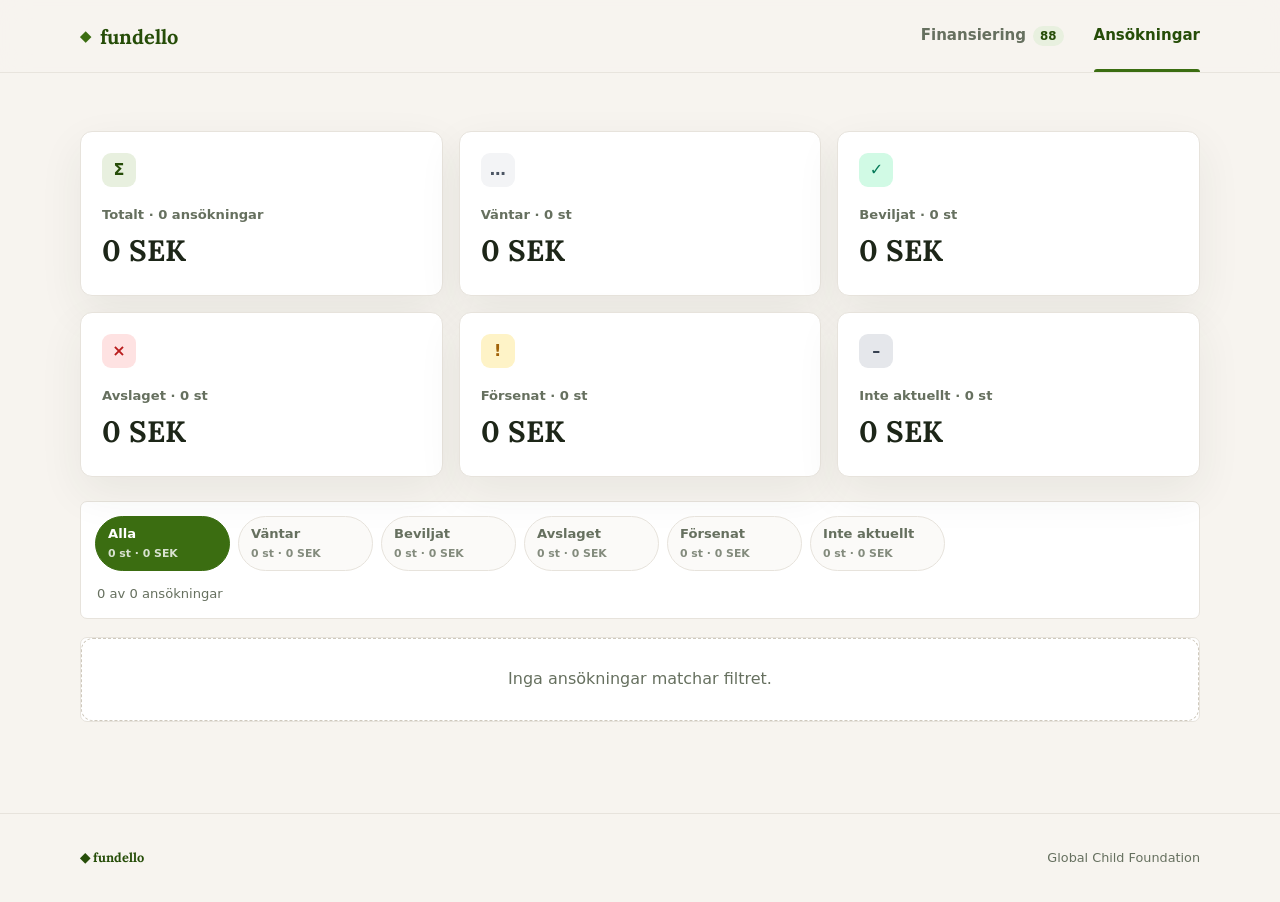
==== applications.html @ 22948424 "Track not relevant applications and add favicon" ====
<!doctype html>
<html lang="sv">
<head>
  <meta charset="utf-8">
  <meta name="viewport" content="width=device-width, initial-scale=1">
  <meta name="description" content="Följ Global Child Foundations finansieringsansökningar.">
  <title>Fundello | Ansökningar</title>
  <link rel="icon" href="assets/favicon.svg" type="image/svg+xml">
  <link rel="preconnect" href="https://fonts.googleapis.com">
  <link rel="preconnect" href="https://fonts.gstatic.com" crossorigin>
  <link href="https://fonts.googleapis.com/css2?family=Lora:wght@600;700&display=swap" rel="stylesheet">
  <link rel="stylesheet" href="style.css?v=20260608-2">
  <script src="app.js?v=20260608-2" defer></script>
</head>
<body data-page="applications">
  <header class="site-header">
    <nav class="nav container" aria-label="Huvudnavigation">
      <a class="brand" href="index.html"><span>◆</span> fundello</a>
      <button class="menu-toggle" type="button" aria-expanded="false" aria-controls="nav-links">Meny</button>
      <div class="nav-links" id="nav-links">
        <a href="index.html">Finansiering <span class="nav-count" data-source-count>–</span></a>
        <a class="active" href="applications.html">Ansökningar</a>
      </div>
    </nav>
  </header>

  <main class="container page-main">
    <section class="kpi-grid status-summary-grid" id="application-kpis" aria-label="Ansökningssummering">
      <div class="skeleton card"></div><div class="skeleton card"></div>
      <div class="skeleton card"></div><div class="skeleton card"></div>
    </section>
    <div id="deadline-alerts" aria-live="polite"></div>

    <section class="filter-panel compact" aria-label="Filtrera ansökningar">
      <div class="filter-chips" id="status-filters"></div>
      <p class="result-count" id="application-count">Laddar ansökningar...</p>
    </section>

    <section class="accordion-list" id="application-list" aria-live="polite"></section>
    <noscript><p class="notice">JavaScript behövs för att läsa ansökningsdata.</p></noscript>
  </main>

  <footer class="site-footer"><div class="container footer-inner"><span>◆ fundello</span><span>Global Child Foundation</span></div></footer>
</body>
</html>
---- style.css ----
:root {
  --bg: #f7f4ef;
  --surface: #fff;
  --ink: #1d2618;
  --muted: #66705f;
  --green: #3b6d11;
  --green-dark: #264d08;
  --green-soft: #e8f0df;
  --line: #e7e3dc;
  --shadow: 0 16px 45px rgba(44, 52, 36, .07);
}

* { box-sizing: border-box; }
html { scroll-behavior: smooth; }
body {
  margin: 0;
  color: var(--ink);
  background: var(--bg);
  font-family: system-ui, -apple-system, BlinkMacSystemFont, "Segoe UI", sans-serif;
  line-height: 1.55;
}
button, input { font: inherit; }
a { color: inherit; }
.container { width: min(1120px, calc(100% - 40px)); margin-inline: auto; }
.sr-only { position: absolute; width: 1px; height: 1px; padding: 0; margin: -1px; overflow: hidden; clip: rect(0,0,0,0); white-space: nowrap; border: 0; }

.site-header {
  position: sticky;
  top: 0;
  z-index: 20;
  background: rgba(247, 244, 239, .92);
  border-bottom: 1px solid rgba(231, 227, 220, .9);
  backdrop-filter: blur(14px);
}
.nav { min-height: 72px; display: flex; align-items: center; justify-content: space-between; gap: 32px; }
.brand { display: inline-flex; align-items: center; gap: 9px; color: var(--green-dark); text-decoration: none; font-family: Lora, Georgia, serif; font-size: 1.25rem; font-weight: 700; }
.brand span { color: var(--green); font-size: .9rem; }
.nav-links { align-self: stretch; display: flex; align-items: stretch; gap: 30px; }
.nav-links a { display: flex; align-items: center; gap: 7px; position: relative; color: var(--muted); text-decoration: none; font-size: .94rem; font-weight: 650; }
.nav-links a:hover, .nav-links a.active { color: var(--green-dark); }
.nav-links a.active::after { content: ""; position: absolute; right: 0; bottom: 0; left: 0; height: 3px; border-radius: 3px 3px 0 0; background: var(--green); }
.nav-count { min-width: 25px; padding: 1px 7px; border-radius: 99px; background: var(--green-soft); color: var(--green-dark); font-size: .74rem; text-align: center; }
.menu-toggle { display: none; border: 1px solid var(--line); border-radius: 8px; background: var(--surface); padding: 7px 11px; color: var(--green-dark); font-weight: 700; }

.hero { padding: 92px 0 70px; }
.hero h1, .page-intro h1 { max-width: 760px; margin: 8px 0 18px; font-family: Lora, Georgia, serif; font-size: clamp(2.45rem, 6vw, 4.9rem); line-height: 1.04; letter-spacing: -.045em; }
.hero h1 { text-wrap: balance; }
.hero-copy { max-width: 690px; margin: 0; color: var(--muted); font-size: clamp(1.05rem, 2vw, 1.25rem); }
.eyebrow { margin: 0; color: var(--green); font-size: .76rem; font-weight: 800; letter-spacing: .14em; text-transform: uppercase; }
.section { padding: 34px 0 52px; }
.section-heading { display: flex; justify-content: space-between; align-items: end; gap: 24px; margin-bottom: 22px; }
h2 { margin: 4px 0 0; font-family: Lora, Georgia, serif; font-size: clamp(1.65rem, 3vw, 2.15rem); letter-spacing: -.025em; }
.text-link { color: var(--green); font-weight: 750; text-decoration: none; }
.text-link:hover { text-decoration: underline; }

.kpi-grid { display: grid; grid-template-columns: repeat(4, 1fr); gap: 16px; }
.card, .news-card, .filter-panel {
  background: var(--surface);
  border: 1.5px solid var(--line);
  border-radius: 12px;
}
.kpi-card { min-height: 140px; padding: 21px; box-shadow: var(--shadow); }
.kpi-icon { display: grid; place-items: center; width: 34px; height: 34px; margin-bottom: 18px; border-radius: 9px; background: var(--green-soft); color: var(--green-dark); font-weight: 800; }
.kpi-label { display: block; color: var(--muted); font-size: .82rem; font-weight: 700; }
.kpi-value { display: block; margin-top: 3px; font-family: Lora, Georgia, serif; font-size: clamp(1.35rem, 2.3vw, 1.85rem); font-weight: 700; }

.news-list { display: grid; gap: 12px; }
.news-card { display: grid; grid-template-columns: auto 1fr auto; gap: 16px; align-items: start; padding: 20px 22px; transition: transform .18s ease, box-shadow .18s ease; }
.news-card:hover { transform: translateY(-2px); box-shadow: var(--shadow); }
.news-icon { display: grid; place-items: center; width: 40px; height: 40px; border-radius: 11px; background: var(--green-soft); color: var(--green-dark); }
.news-content h3 { margin: 0 0 5px; font-family: Lora, Georgia, serif; font-size: 1.03rem; }
.news-content p { margin: 0; color: var(--muted); font-size: .92rem; }
.news-meta { color: #858b80; font-size: .76rem; white-space: nowrap; }
.agent-label { display: inline-block; margin-top: 10px; color: var(--green); font-size: .72rem; font-weight: 800; letter-spacing: .06em; text-transform: uppercase; }

.page-main { min-height: calc(100vh - 160px); padding-top: 58px; padding-bottom: 74px; }
.page-intro { margin-bottom: 36px; }
.page-intro h1 { max-width: none; margin-bottom: 12px; font-size: clamp(2.3rem, 5vw, 4.1rem); }
.page-intro > p:last-child { max-width: 650px; margin: 0; color: var(--muted); font-size: 1.08rem; }
.filter-panel { margin-bottom: 18px; padding: 14px; border-radius: 7px; }
.filter-panel.compact { margin-top: 24px; }
.search-wrap { display: flex; align-items: center; gap: 10px; margin-bottom: 15px; padding: 10px 13px; border: 1.5px solid var(--line); border-radius: 9px; background: #fbfaf8; color: var(--muted); }
.search-wrap:focus-within { border-color: var(--green); box-shadow: 0 0 0 3px rgba(59,109,17,.1); }
.search-wrap input { width: 100%; border: 0; outline: 0; background: transparent; color: var(--ink); }
.filter-chips { display: flex; flex-wrap: wrap; gap: 8px; }
.filter-chip { border: 1px solid var(--line); border-radius: 999px; background: #fbfaf8; padding: 7px 12px; color: var(--muted); cursor: pointer; font-size: .78rem; font-weight: 700; transition: .16s ease; }
.filter-chip:hover { border-color: #b9c6ae; color: var(--green-dark); }
.filter-chip.active { border-color: var(--green); background: var(--green); color: #fff; }
.result-count { margin: 13px 2px 0; color: var(--muted); font-size: .82rem; }

.accordion-list { background: var(--surface); border: 1px solid var(--line); border-radius: 7px; overflow: hidden; }
.accordion-item { overflow: hidden; border-bottom: 1px solid var(--line); }
.accordion-item:last-child { border-bottom: 0; }
.accordion-header { width: 100%; display: grid; grid-template-columns: minmax(120px, auto) minmax(180px, 1fr) auto auto 24px; gap: 0 12px; align-items: center; border: 0; background: transparent; padding: 11px 12px; color: var(--ink); text-align: left; cursor: pointer; min-height: 54px; }
.funding-list .accordion-header, .funding-column-headings { grid-template-columns: 34px minmax(190px, 2fr) 115px minmax(120px, 145px) minmax(115px, 1fr) 125px 22px; }
.funding-column-headings { display: grid; gap: 0 12px; padding: 7px 12px; border-bottom: 2px solid var(--line); color: #777f72; font-size: .67rem; font-weight: 800; letter-spacing: .06em; text-transform: uppercase; }
.accordion-header:hover, .accordion-item.open .accordion-header { background: #f1f0ec; }
.accordion-item.source-applied .accordion-header { background: #ecfdf3; box-shadow: inset 3px 0 0 #16a34a; }
.accordion-item.source-applied .accordion-header:hover, .accordion-item.source-applied.open .accordion-header { background: #dcfce7; }
.accordion-item.source-status-applied .accordion-header { background: #f3f4f6; box-shadow: inset 3px 0 0 #6b7280; }
.accordion-item.source-status-applied .accordion-header:hover, .accordion-item.source-status-applied.open .accordion-header { background: #e5e7eb; }
.accordion-item.source-status-rejected .accordion-header { background: #fff1f2; box-shadow: inset 3px 0 0 #dc2626; }
.accordion-item.source-status-rejected .accordion-header:hover, .accordion-item.source-status-rejected.open .accordion-header { background: #fee2e2; }
.accordion-item.source-status-overdue .accordion-header { background: #fffbeb; box-shadow: inset 3px 0 0 #d97706; }
.accordion-item.source-status-overdue .accordion-header:hover, .accordion-item.source-status-overdue.open .accordion-header { background: #fef3c7; }
.accordion-title { min-width: 0; overflow: hidden; color: var(--green-dark); font-family: system-ui, -apple-system, BlinkMacSystemFont, "Segoe UI", sans-serif; font-size: .9rem; font-weight: 700; text-overflow: ellipsis; white-space: nowrap; }
.source-logo { position: relative; display: grid; width: 32px; height: 32px; place-items: center; overflow: hidden; border: 1px solid var(--line); border-radius: 6px; background: #fff; }
.source-logo img { position: relative; z-index: 2; width: 28px; height: 28px; object-fit: contain; opacity: 0; transition: opacity .16s ease; }
.source-logo.loaded img { opacity: 1; }
.source-logo-fallback { position: absolute; z-index: 1; inset: 0; display: grid; place-items: center; background: var(--green-soft); color: var(--green-dark); font-size: .68rem; font-weight: 850; }
.source-logo.loaded .source-logo-fallback { display: none; }
.accordion-amount { overflow: hidden; color: #333; font-size: .83rem; font-weight: 700; text-overflow: ellipsis; white-space: nowrap; }
.application-date { overflow: hidden; color: var(--muted); font-size: .76rem; font-weight: 650; text-overflow: ellipsis; white-space: nowrap; }
.accordion-meta { color: var(--muted); font-size: .82rem; white-space: nowrap; }
.accordion-column { min-width: 0; color: var(--muted); font-size: .78rem; line-height: 1.35; }
.column-label { display: block; margin-bottom: 2px; color: #8a9185; font-size: .62rem; font-weight: 800; letter-spacing: .06em; text-transform: uppercase; }
.difficulty-badge { display: inline-flex; min-width: 66px; justify-content: center; border-radius: 999px; padding: 4px 9px; font-size: .7rem; font-weight: 800; }
.difficulty-low { background: #dcfce7; color: #15803d; }
.difficulty-medium { background: #fef3c7; color: #a16207; }
.difficulty-high { background: #fee2e2; color: #b91c1c; }
.date-badge { display: inline-flex; width: fit-content; max-width: 100%; border-radius: 999px; padding: 4px 9px; font-size: .7rem; font-weight: 800; line-height: 1.35; }
.date-urgent { background: #fee2e2; color: #b91c1c; }
.date-soon { background: #ffedd5; color: #c2410c; }
.date-later { background: #dcfce7; color: #15803d; }
.date-rolling { background: #dbeafe; color: #1d4ed8; }
.date-unknown { background: #f3f4f6; color: #6b7280; }
.date-empty { color: #a2a79e; font-weight: 700; }
.accordion-chevron { color: var(--green); transition: transform .2s ease; }
.accordion-item.open .accordion-chevron { transform: rotate(180deg); }
.accordion-body { max-height: 0; overflow: hidden; transition: max-height .28s ease; }
.accordion-content { margin: 0; padding: 16px 18px 19px 58px; border-top: 1px dashed var(--line); background: #fafaf8; }
.source-applied .accordion-content { background: #f4fcf6; }
.source-status-control { display: grid; gap: 7px; margin-bottom: 16px; }
.source-status-label { color: var(--green-dark); font-size: .76rem; font-weight: 800; text-transform: uppercase; letter-spacing: .05em; }
.source-status-options { display: flex; flex-wrap: wrap; gap: 8px; }
.source-status-option { border: 1px solid var(--line); border-radius: 999px; background: #fff; padding: 8px 14px; color: var(--muted); cursor: pointer; font-weight: 800; }
.source-status-option:hover { border-color: #aab4a2; color: var(--ink); }
.status-choice-applied.selected { border-color: #9ca3af; background: #f3f4f6; color: #374151; }
.status-choice-granted.selected { border-color: #6ee7b7; background: #d1fae5; color: #047857; }
.status-choice-rejected.selected { border-color: #fca5a5; background: #fee2e2; color: #b91c1c; }
.status-choice-overdue.selected { border-color: #fcd34d; background: #fef3c7; color: #a16207; }
.status-choice-not_relevant { margin-left: auto; }
.status-choice-not_relevant:hover { border-color: #d1d5db; background: #f3f4f6; color: #4b5563; }
.source-status-control small { color: var(--muted); font-size: .69rem; }
.applied-amount { display: none; width: min(320px, 100%); margin: -8px 0 18px; }
.applied-amount.visible { display: grid; gap: 5px; }
.applied-amount > span:first-child { color: var(--green-dark); font-size: .76rem; font-weight: 800; }
.amount-input-wrap { display: flex; align-items: center; overflow: hidden; border: 1px solid #bbd5aa; border-radius: 6px; background: #fff; }
.amount-input-wrap:focus-within { border-color: var(--green); box-shadow: 0 0 0 3px rgba(59,109,17,.1); }
.amount-input-wrap input { min-width: 0; flex: 1; border: 0; outline: 0; padding: 9px 10px; background: transparent; color: var(--ink); font-weight: 700; }
.amount-input-wrap strong { padding: 0 10px; color: var(--muted); font-size: .75rem; }
.applied-amount small { color: var(--muted); font-size: .69rem; }
.detail-grid { display: grid; grid-template-columns: repeat(3, 1fr); gap: 14px; margin-bottom: 22px; }
.detail-label { display: block; color: var(--muted); font-size: .72rem; font-weight: 700; text-transform: uppercase; letter-spacing: .05em; }
.detail-value { display: block; margin-top: 3px; font-weight: 700; }
.detail-block { margin-top: 17px; }
.detail-block h4 { margin: 0 0 5px; color: var(--green-dark); font-size: .83rem; text-transform: uppercase; letter-spacing: .06em; }
.detail-block p { margin: 0; color: var(--muted); }
.action-row { display: flex; flex-wrap: wrap; gap: 15px; margin-top: 20px; }
.action-row a { color: var(--green); font-weight: 750; text-decoration: none; }
.action-row a:hover { text-decoration: underline; }
.empty-state, .error-state, .notice { padding: 28px; border: 1.5px dashed #cfc9bd; border-radius: 12px; color: var(--muted); text-align: center; }

.badge { display: inline-flex; width: fit-content; align-items: center; border-radius: 999px; padding: 4px 9px; font-size: .7rem; font-weight: 800; white-space: nowrap; }
.badge-statlig { background: #dbeafe; color: #1d4ed8; }
.badge-stiftelse { background: #ede9fe; color: #6d28d9; }
.badge-nordisk { background: #cffafe; color: #0369a1; }
.badge-eu { background: #e0f2fe; color: #0369a1; }
.badge-fn { background: #ccfbf1; color: #0f766e; }
.badge-intl { background: #f3e8ff; color: #6d28d9; }
.badge-teknik { background: #fef3c7; color: #b45309; }
.badge-finans { background: #dcfce7; color: #15803d; }
.badge-kyrka { background: #ffe4e6; color: #9f1239; }
.badge-lotteri { background: #ffedd5; color: #c2410c; }
.badge-forskning { background: #dbeafe; color: #1e40af; }
.badge-ovaentad { background: #fae8ff; color: #7e22ce; }
.status-applied { background: #f3f4f6; color: #4b5563; }
.status-granted { background: #d1fae5; color: #047857; }
.status-rejected { background: #fee2e2; color: #dc2626; }
.status-overdue { background: #fef3c7; color: #b45309; }
.status-not_relevant { background: #e5e7eb; color: #374151; }
.source-count-row { display: flex; justify-content: space-between; align-items: center; gap: 12px; }
.restore-hidden { border: 0; background: transparent; color: var(--green); cursor: pointer; font-size: .75rem; font-weight: 800; text-decoration: underline; text-underline-offset: 2px; }
.status-summary-grid { grid-template-columns: repeat(3, 1fr); margin-bottom: 24px; }
.status-summary-grid .kpi-card { min-height: 128px; }
.kpi-status-applied .kpi-icon { background: #f3f4f6; color: #4b5563; }
.kpi-status-granted .kpi-icon { background: #d1fae5; color: #047857; }
.kpi-status-rejected .kpi-icon { background: #fee2e2; color: #b91c1c; }
.kpi-status-overdue .kpi-icon { background: #fef3c7; color: #a16207; }
.kpi-status-not_relevant .kpi-icon { background: #e5e7eb; color: #374151; }
.status-filter-card { display: grid; gap: 2px; min-width: 135px; text-align: left; }
.status-filter-card strong { font-size: .82rem; }
.status-filter-card span { font-size: .68rem; font-weight: 650; opacity: .8; }
.application-status-group { display: grid; }
.application-status-group + .application-status-group { border-top: 6px solid var(--bg); }
.application-group-heading { display: grid; grid-template-columns: auto 1fr auto; gap: 10px; align-items: center; padding: 10px 13px; border-bottom: 1px solid var(--line); background: #f8f7f4; color: var(--muted); font-size: .78rem; }
.application-group-heading strong { color: var(--ink); }
.alert { display: flex; gap: 12px; align-items: center; margin-top: 18px; padding: 14px 17px; border: 1px solid #fed7aa; border-radius: 10px; background: #fff7ed; color: #9a4e0b; font-weight: 650; }

.skeleton { min-height: 120px; background: linear-gradient(90deg, #fff 20%, #f2eee8 50%, #fff 80%); background-size: 300% 100%; animation: shimmer 1.4s infinite; }
.skeleton.accordion-item { min-height: 64px; }
@keyframes shimmer { to { background-position: -300% 0; } }

.site-footer { border-top: 1px solid var(--line); color: var(--muted); font-size: .8rem; }
.footer-inner { min-height: 88px; display: flex; justify-content: space-between; align-items: center; gap: 24px; }
.footer-inner span:first-child { color: var(--green-dark); font-family: Lora, Georgia, serif; font-weight: 700; }

@media (max-width: 850px) {
  .kpi-grid { grid-template-columns: repeat(2, 1fr); }
  .accordion-header { grid-template-columns: auto 1fr auto 22px; }
  .funding-list .accordion-header { grid-template-columns: 34px minmax(0, 1fr) 105px 120px 110px 22px; }
  .funding-list .source-logo { grid-column: 1; }
  .funding-list .accordion-title { grid-column: 2; }
  .funding-list .accordion-column { grid-column: 3; }
  .funding-list .accordion-amount { grid-column: 4; }
  .funding-list .badge { display: none; }
  .funding-list .application-date { grid-column: 5; }
  .funding-list .accordion-chevron { grid-column: 6; }
  .funding-column-headings { display: none; }
  .detail-grid { grid-template-columns: repeat(2, 1fr); }
  .status-summary-grid { grid-template-columns: repeat(2, 1fr); }
}
@media (max-width: 640px) {
  .container { width: min(100% - 28px, 1120px); }
  .nav { min-height: 64px; flex-wrap: wrap; }
  .menu-toggle { display: block; }
  .nav-links { display: none; width: 100%; height: auto; flex-direction: column; gap: 0; padding-bottom: 12px; }
  .nav-links.open { display: flex; }
  .nav-links a { min-height: 42px; }
  .nav-links a.active::after { right: auto; width: 32px; }
  .hero { padding: 66px 0 42px; }
  .section { padding: 28px 0 38px; }
  .section-heading { align-items: start; flex-direction: column; gap: 8px; }
  .kpi-grid { grid-template-columns: 1fr; }
  .news-card { grid-template-columns: auto 1fr; padding: 17px; }
  .news-meta { grid-column: 2; }
  .page-main { padding-top: 42px; }
  .accordion-header { grid-template-columns: 1fr auto 20px; gap: 9px; padding: 15px; }
  .funding-list .accordion-header { grid-template-columns: 32px minmax(0, 1fr) 22px; grid-template-rows: auto auto; gap: 5px 10px; padding: 10px; }
  .funding-list .source-logo { grid-column: 1; grid-row: 1 / 3; }
  .accordion-header .badge { grid-column: 1 / -1; }
  .accordion-title { grid-column: 1; }
  .funding-list .accordion-title { grid-column: 2; grid-row: 1; }
  .accordion-amount { grid-column: 2; font-size: .84rem; }
  .funding-list .accordion-amount { grid-column: 2; grid-row: 2; color: var(--muted); font-size: .76rem; }
  .funding-list .application-date { display: none; }
  .accordion-chevron { grid-column: 3; }
  .funding-list .accordion-chevron { grid-column: 3; grid-row: 1 / 3; }
  .accordion-column { grid-column: 1 / -1; }
  .funding-list .accordion-column { display: none; }
  .accordion-content { margin: 0 15px; }
  .funding-list .accordion-content { margin: 0; padding: 15px; }
  .detail-grid { grid-template-columns: 1fr; }
  .status-summary-grid { grid-template-columns: 1fr; }
  .status-choice-not_relevant { margin-left: 0; }
  .footer-inner { align-items: start; flex-direction: column; justify-content: center; gap: 5px; }
}
@media (prefers-reduced-motion: reduce) {
  *, *::before, *::after { scroll-behavior: auto !important; transition-duration: .01ms !important; animation-duration: .01ms !important; animation-iteration-count: 1 !important; }
}
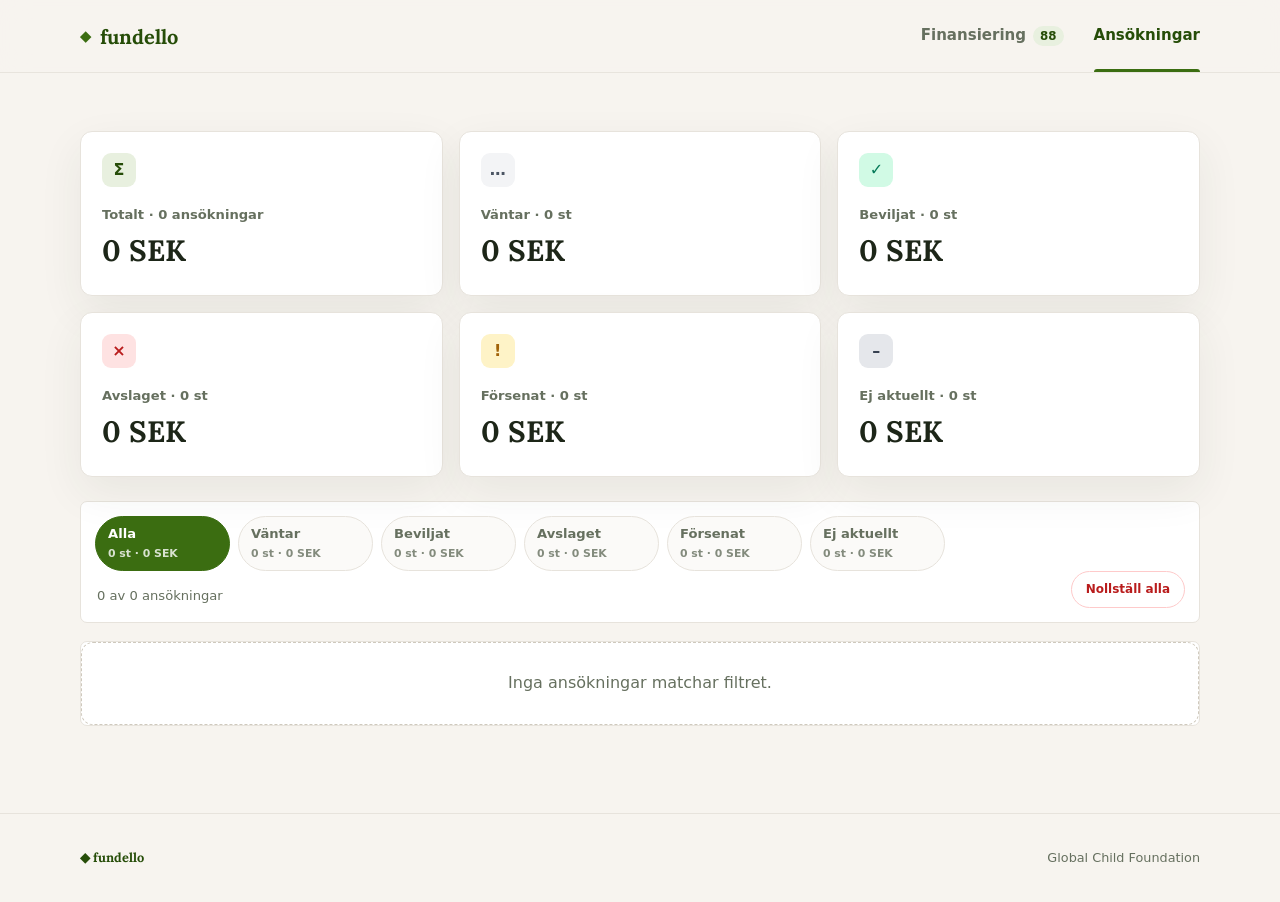
==== commit a4fc20c1: "Allow application status editing and reset" ====
--- a/applications.html
+++ b/applications.html
@@ -9,8 +9,8 @@
   <link rel="preconnect" href="https://fonts.googleapis.com">
   <link rel="preconnect" href="https://fonts.gstatic.com" crossorigin>
   <link href="https://fonts.googleapis.com/css2?family=Lora:wght@600;700&display=swap" rel="stylesheet">
-  <link rel="stylesheet" href="style.css?v=20260608-2">
-  <script src="app.js?v=20260608-2" defer></script>
+  <link rel="stylesheet" href="style.css?v=20260608-3">
+  <script src="app.js?v=20260608-3" defer></script>
 </head>
 <body data-page="applications">
   <header class="site-header">
@@ -33,7 +33,10 @@
 
     <section class="filter-panel compact" aria-label="Filtrera ansökningar">
       <div class="filter-chips" id="status-filters"></div>
-      <p class="result-count" id="application-count">Laddar ansökningar...</p>
+      <div class="application-toolbar">
+        <p class="result-count" id="application-count">Laddar ansökningar...</p>
+        <button class="reset-all-button" id="reset-all-applications" type="button">Nollställ alla</button>
+      </div>
     </section>
 
     <section class="accordion-list" id="application-list" aria-live="polite"></section>
--- a/style.css
+++ b/style.css
@@ -191,6 +191,11 @@
 .status-filter-card { display: grid; gap: 2px; min-width: 135px; text-align: left; }
 .status-filter-card strong { font-size: .82rem; }
 .status-filter-card span { font-size: .68rem; font-weight: 650; opacity: .8; }
+.application-toolbar { display: flex; flex-wrap: wrap; justify-content: space-between; align-items: center; gap: 16px; }
+.reset-all-button { border: 1px solid #fecaca; border-radius: 999px; background: #fff; padding: 8px 14px; color: #b91c1c; cursor: pointer; font-size: .75rem; font-weight: 800; }
+.reset-all-button:hover { background: #fef2f2; border-color: #f87171; }
+.reset-status-option { border-color: #fecaca; color: #b91c1c; }
+.reset-status-option:hover { border-color: #f87171; background: #fef2f2; color: #991b1b; }
 .application-status-group { display: grid; }
 .application-status-group + .application-status-group { border-top: 6px solid var(--bg); }
 .application-group-heading { display: grid; grid-template-columns: auto 1fr auto; gap: 10px; align-items: center; padding: 10px 13px; border-bottom: 1px solid var(--line); background: #f8f7f4; color: var(--muted); font-size: .78rem; }
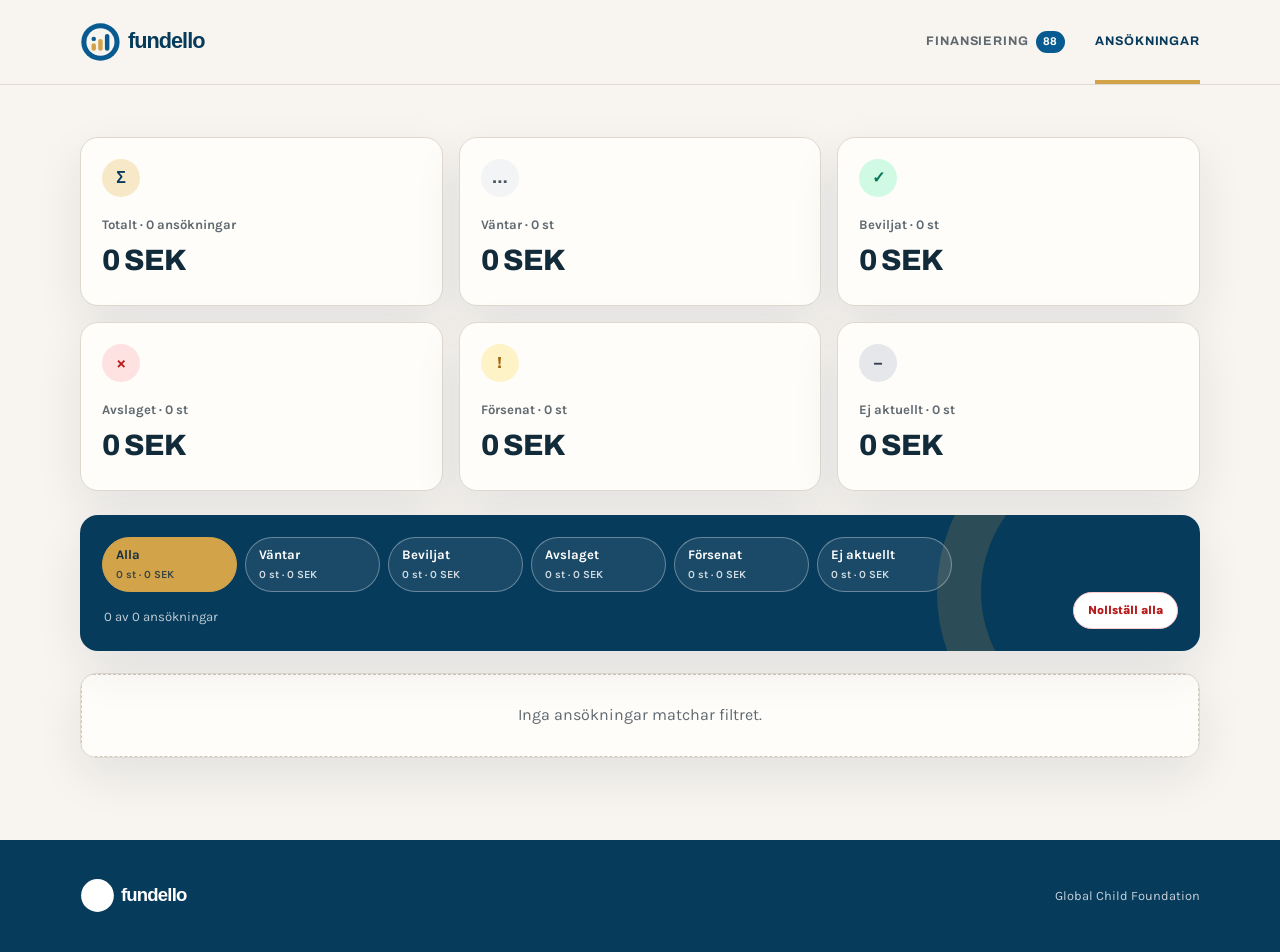
==== commit 652311b9: "Refresh Fundello visual identity" ====
--- a/applications.html
+++ b/applications.html
@@ -5,17 +5,17 @@
   <meta name="viewport" content="width=device-width, initial-scale=1">
   <meta name="description" content="Följ Global Child Foundations finansieringsansökningar.">
   <title>Fundello | Ansökningar</title>
-  <link rel="icon" href="assets/favicon.svg" type="image/svg+xml">
+  <link rel="icon" href="assets/favicon.svg?v=2" type="image/svg+xml">
   <link rel="preconnect" href="https://fonts.googleapis.com">
   <link rel="preconnect" href="https://fonts.gstatic.com" crossorigin>
-  <link href="https://fonts.googleapis.com/css2?family=Lora:wght@600;700&display=swap" rel="stylesheet">
-  <link rel="stylesheet" href="style.css?v=20260608-3">
+  <link href="https://fonts.googleapis.com/css2?family=Archivo:wght@600;700;800&family=Karla:wght@400;500;600;700&display=swap" rel="stylesheet">
+  <link rel="stylesheet" href="style.css?v=20260608-4">
   <script src="app.js?v=20260608-3" defer></script>
 </head>
 <body data-page="applications">
   <header class="site-header">
     <nav class="nav container" aria-label="Huvudnavigation">
-      <a class="brand" href="index.html"><span>◆</span> fundello</a>
+      <a class="brand" href="index.html"><img src="assets/fundello-logo.svg" alt="Fundello"></a>
       <button class="menu-toggle" type="button" aria-expanded="false" aria-controls="nav-links">Meny</button>
       <div class="nav-links" id="nav-links">
         <a href="index.html">Finansiering <span class="nav-count" data-source-count>–</span></a>
@@ -43,6 +43,6 @@
     <noscript><p class="notice">JavaScript behövs för att läsa ansökningsdata.</p></noscript>
   </main>
 
-  <footer class="site-footer"><div class="container footer-inner"><span>◆ fundello</span><span>Global Child Foundation</span></div></footer>
+  <footer class="site-footer"><div class="container footer-inner"><img src="assets/fundello-logo.svg" alt="Fundello"><span>Global Child Foundation</span></div></footer>
 </body>
 </html>
--- a/style.css
+++ b/style.css
@@ -1,13 +1,15 @@
 :root {
-  --bg: #f7f4ef;
-  --surface: #fff;
-  --ink: #1d2618;
-  --muted: #66705f;
-  --green: #3b6d11;
-  --green-dark: #264d08;
-  --green-soft: #e8f0df;
-  --line: #e7e3dc;
-  --shadow: 0 16px 45px rgba(44, 52, 36, .07);
+  --bg: #f8f4ef;
+  --surface: #fffdf9;
+  --ink: #122b3a;
+  --muted: #5f6970;
+  --green: #075b91;
+  --green-dark: #073b5c;
+  --green-soft: #dcecf5;
+  --gold: #d3a34a;
+  --gold-soft: #f7e9c8;
+  --line: #ded8cf;
+  --shadow: 0 18px 48px rgba(7, 59, 92, .09);
 }
 
 * { box-sizing: border-box; }
@@ -16,7 +18,7 @@
   margin: 0;
   color: var(--ink);
   background: var(--bg);
-  font-family: system-ui, -apple-system, BlinkMacSystemFont, "Segoe UI", sans-serif;
+  font-family: Karla, "Segoe UI", sans-serif;
   line-height: 1.55;
 }
 button, input { font: inherit; }
@@ -28,28 +30,28 @@
   position: sticky;
   top: 0;
   z-index: 20;
-  background: rgba(247, 244, 239, .92);
-  border-bottom: 1px solid rgba(231, 227, 220, .9);
+  background: rgba(248, 244, 239, .95);
+  border-bottom: 1px solid rgba(222, 216, 207, .9);
   backdrop-filter: blur(14px);
 }
-.nav { min-height: 72px; display: flex; align-items: center; justify-content: space-between; gap: 32px; }
-.brand { display: inline-flex; align-items: center; gap: 9px; color: var(--green-dark); text-decoration: none; font-family: Lora, Georgia, serif; font-size: 1.25rem; font-weight: 700; }
-.brand span { color: var(--green); font-size: .9rem; }
+.nav { min-height: 84px; display: flex; align-items: center; justify-content: space-between; gap: 32px; }
+.brand { display: inline-flex; align-items: center; text-decoration: none; }
+.brand img { display: block; width: 166px; height: auto; }
 .nav-links { align-self: stretch; display: flex; align-items: stretch; gap: 30px; }
-.nav-links a { display: flex; align-items: center; gap: 7px; position: relative; color: var(--muted); text-decoration: none; font-size: .94rem; font-weight: 650; }
+.nav-links a { display: flex; align-items: center; gap: 7px; position: relative; color: var(--muted); text-decoration: none; font-family: Archivo, sans-serif; font-size: .78rem; font-weight: 700; letter-spacing: .07em; text-transform: uppercase; }
 .nav-links a:hover, .nav-links a.active { color: var(--green-dark); }
-.nav-links a.active::after { content: ""; position: absolute; right: 0; bottom: 0; left: 0; height: 3px; border-radius: 3px 3px 0 0; background: var(--green); }
-.nav-count { min-width: 25px; padding: 1px 7px; border-radius: 99px; background: var(--green-soft); color: var(--green-dark); font-size: .74rem; text-align: center; }
+.nav-links a.active::after { content: ""; position: absolute; right: 0; bottom: 0; left: 0; height: 4px; background: var(--gold); }
+.nav-count { min-width: 25px; padding: 2px 7px; border-radius: 99px; background: var(--green); color: #fff; font-size: .7rem; text-align: center; }
 .menu-toggle { display: none; border: 1px solid var(--line); border-radius: 8px; background: var(--surface); padding: 7px 11px; color: var(--green-dark); font-weight: 700; }
 
 .hero { padding: 92px 0 70px; }
-.hero h1, .page-intro h1 { max-width: 760px; margin: 8px 0 18px; font-family: Lora, Georgia, serif; font-size: clamp(2.45rem, 6vw, 4.9rem); line-height: 1.04; letter-spacing: -.045em; }
+.hero h1, .page-intro h1 { max-width: 760px; margin: 8px 0 18px; font-family: Archivo, sans-serif; font-size: clamp(2.45rem, 6vw, 4.9rem); line-height: 1.02; letter-spacing: -.045em; }
 .hero h1 { text-wrap: balance; }
 .hero-copy { max-width: 690px; margin: 0; color: var(--muted); font-size: clamp(1.05rem, 2vw, 1.25rem); }
 .eyebrow { margin: 0; color: var(--green); font-size: .76rem; font-weight: 800; letter-spacing: .14em; text-transform: uppercase; }
 .section { padding: 34px 0 52px; }
 .section-heading { display: flex; justify-content: space-between; align-items: end; gap: 24px; margin-bottom: 22px; }
-h2 { margin: 4px 0 0; font-family: Lora, Georgia, serif; font-size: clamp(1.65rem, 3vw, 2.15rem); letter-spacing: -.025em; }
+h2 { margin: 4px 0 0; font-family: Archivo, sans-serif; font-size: clamp(1.65rem, 3vw, 2.15rem); letter-spacing: -.035em; }
 .text-link { color: var(--green); font-weight: 750; text-decoration: none; }
 .text-link:hover { text-decoration: underline; }
 
@@ -57,44 +59,46 @@
 .card, .news-card, .filter-panel {
   background: var(--surface);
   border: 1.5px solid var(--line);
-  border-radius: 12px;
+  border-radius: 18px;
 }
 .kpi-card { min-height: 140px; padding: 21px; box-shadow: var(--shadow); }
-.kpi-icon { display: grid; place-items: center; width: 34px; height: 34px; margin-bottom: 18px; border-radius: 9px; background: var(--green-soft); color: var(--green-dark); font-weight: 800; }
+.kpi-icon { display: grid; place-items: center; width: 38px; height: 38px; margin-bottom: 18px; border-radius: 50%; background: var(--gold-soft); color: var(--green-dark); font-family: Archivo, sans-serif; font-weight: 800; }
 .kpi-label { display: block; color: var(--muted); font-size: .82rem; font-weight: 700; }
-.kpi-value { display: block; margin-top: 3px; font-family: Lora, Georgia, serif; font-size: clamp(1.35rem, 2.3vw, 1.85rem); font-weight: 700; }
+.kpi-value { display: block; margin-top: 3px; font-family: Archivo, sans-serif; font-size: clamp(1.35rem, 2.3vw, 1.85rem); font-weight: 800; letter-spacing: -.035em; }
 
 .news-list { display: grid; gap: 12px; }
 .news-card { display: grid; grid-template-columns: auto 1fr auto; gap: 16px; align-items: start; padding: 20px 22px; transition: transform .18s ease, box-shadow .18s ease; }
 .news-card:hover { transform: translateY(-2px); box-shadow: var(--shadow); }
 .news-icon { display: grid; place-items: center; width: 40px; height: 40px; border-radius: 11px; background: var(--green-soft); color: var(--green-dark); }
-.news-content h3 { margin: 0 0 5px; font-family: Lora, Georgia, serif; font-size: 1.03rem; }
+.news-content h3 { margin: 0 0 5px; font-family: Archivo, sans-serif; font-size: 1.03rem; }
 .news-content p { margin: 0; color: var(--muted); font-size: .92rem; }
 .news-meta { color: #858b80; font-size: .76rem; white-space: nowrap; }
 .agent-label { display: inline-block; margin-top: 10px; color: var(--green); font-size: .72rem; font-weight: 800; letter-spacing: .06em; text-transform: uppercase; }
 
-.page-main { min-height: calc(100vh - 160px); padding-top: 58px; padding-bottom: 74px; }
+.page-main { min-height: calc(100vh - 172px); padding-top: 52px; padding-bottom: 82px; }
 .page-intro { margin-bottom: 36px; }
 .page-intro h1 { max-width: none; margin-bottom: 12px; font-size: clamp(2.3rem, 5vw, 4.1rem); }
 .page-intro > p:last-child { max-width: 650px; margin: 0; color: var(--muted); font-size: 1.08rem; }
-.filter-panel { margin-bottom: 18px; padding: 14px; border-radius: 7px; }
+.filter-panel { position: relative; overflow: hidden; margin-bottom: 22px; padding: 22px; border: 0; border-radius: 18px; background: var(--green-dark); box-shadow: var(--shadow); }
+.filter-panel::after { content: ""; position: absolute; right: -85px; bottom: -115px; width: 260px; height: 260px; border: 44px solid rgba(211, 163, 74, .18); border-radius: 50%; pointer-events: none; }
+.filter-panel > * { position: relative; z-index: 1; }
 .filter-panel.compact { margin-top: 24px; }
-.search-wrap { display: flex; align-items: center; gap: 10px; margin-bottom: 15px; padding: 10px 13px; border: 1.5px solid var(--line); border-radius: 9px; background: #fbfaf8; color: var(--muted); }
-.search-wrap:focus-within { border-color: var(--green); box-shadow: 0 0 0 3px rgba(59,109,17,.1); }
+.search-wrap { display: flex; align-items: center; gap: 10px; margin-bottom: 17px; padding: 12px 16px; border: 2px solid transparent; border-radius: 999px; background: #fff; color: var(--muted); }
+.search-wrap:focus-within { border-color: var(--gold); box-shadow: 0 0 0 4px rgba(211,163,74,.2); }
 .search-wrap input { width: 100%; border: 0; outline: 0; background: transparent; color: var(--ink); }
 .filter-chips { display: flex; flex-wrap: wrap; gap: 8px; }
-.filter-chip { border: 1px solid var(--line); border-radius: 999px; background: #fbfaf8; padding: 7px 12px; color: var(--muted); cursor: pointer; font-size: .78rem; font-weight: 700; transition: .16s ease; }
-.filter-chip:hover { border-color: #b9c6ae; color: var(--green-dark); }
-.filter-chip.active { border-color: var(--green); background: var(--green); color: #fff; }
-.result-count { margin: 13px 2px 0; color: var(--muted); font-size: .82rem; }
-
-.accordion-list { background: var(--surface); border: 1px solid var(--line); border-radius: 7px; overflow: hidden; }
+.filter-chip { border: 1px solid rgba(255,255,255,.34); border-radius: 999px; background: rgba(255,255,255,.08); padding: 7px 13px; color: #fff; cursor: pointer; font-size: .78rem; font-weight: 700; transition: .16s ease; }
+.filter-chip:hover { border-color: var(--gold); background: rgba(255,255,255,.15); color: #fff; }
+.filter-chip.active { border-color: var(--gold); background: var(--gold); color: #102e42; }
+.result-count { margin: 13px 2px 0; color: rgba(255,255,255,.75); font-size: .82rem; }
+
+.accordion-list { background: var(--surface); border: 1px solid var(--line); border-radius: 16px; overflow: hidden; box-shadow: var(--shadow); }
 .accordion-item { overflow: hidden; border-bottom: 1px solid var(--line); }
 .accordion-item:last-child { border-bottom: 0; }
 .accordion-header { width: 100%; display: grid; grid-template-columns: minmax(120px, auto) minmax(180px, 1fr) auto auto 24px; gap: 0 12px; align-items: center; border: 0; background: transparent; padding: 11px 12px; color: var(--ink); text-align: left; cursor: pointer; min-height: 54px; }
 .funding-list .accordion-header, .funding-column-headings { grid-template-columns: 34px minmax(190px, 2fr) 115px minmax(120px, 145px) minmax(115px, 1fr) 125px 22px; }
-.funding-column-headings { display: grid; gap: 0 12px; padding: 7px 12px; border-bottom: 2px solid var(--line); color: #777f72; font-size: .67rem; font-weight: 800; letter-spacing: .06em; text-transform: uppercase; }
-.accordion-header:hover, .accordion-item.open .accordion-header { background: #f1f0ec; }
+.funding-column-headings { display: grid; gap: 0 12px; padding: 9px 14px; border-bottom: 3px solid var(--gold); color: var(--green-dark); font-family: Archivo, sans-serif; font-size: .65rem; font-weight: 800; letter-spacing: .08em; text-transform: uppercase; }
+.accordion-header:hover, .accordion-item.open .accordion-header { background: #f0f6f9; }
 .accordion-item.source-applied .accordion-header { background: #ecfdf3; box-shadow: inset 3px 0 0 #16a34a; }
 .accordion-item.source-applied .accordion-header:hover, .accordion-item.source-applied.open .accordion-header { background: #dcfce7; }
 .accordion-item.source-status-applied .accordion-header { background: #f3f4f6; box-shadow: inset 3px 0 0 #6b7280; }
@@ -103,8 +107,8 @@
 .accordion-item.source-status-rejected .accordion-header:hover, .accordion-item.source-status-rejected.open .accordion-header { background: #fee2e2; }
 .accordion-item.source-status-overdue .accordion-header { background: #fffbeb; box-shadow: inset 3px 0 0 #d97706; }
 .accordion-item.source-status-overdue .accordion-header:hover, .accordion-item.source-status-overdue.open .accordion-header { background: #fef3c7; }
-.accordion-title { min-width: 0; overflow: hidden; color: var(--green-dark); font-family: system-ui, -apple-system, BlinkMacSystemFont, "Segoe UI", sans-serif; font-size: .9rem; font-weight: 700; text-overflow: ellipsis; white-space: nowrap; }
-.source-logo { position: relative; display: grid; width: 32px; height: 32px; place-items: center; overflow: hidden; border: 1px solid var(--line); border-radius: 6px; background: #fff; }
+.accordion-title { min-width: 0; overflow: hidden; color: var(--green-dark); font-family: Archivo, sans-serif; font-size: .87rem; font-weight: 700; text-overflow: ellipsis; white-space: nowrap; }
+.source-logo { position: relative; display: grid; width: 32px; height: 32px; place-items: center; overflow: hidden; border: 1px solid var(--line); border-radius: 50%; background: #fff; }
 .source-logo img { position: relative; z-index: 2; width: 28px; height: 28px; object-fit: contain; opacity: 0; transition: opacity .16s ease; }
 .source-logo.loaded img { opacity: 1; }
 .source-logo-fallback { position: absolute; z-index: 1; inset: 0; display: grid; place-items: center; background: var(--green-soft); color: var(--green-dark); font-size: .68rem; font-weight: 850; }
@@ -125,16 +129,16 @@
 .date-rolling { background: #dbeafe; color: #1d4ed8; }
 .date-unknown { background: #f3f4f6; color: #6b7280; }
 .date-empty { color: #a2a79e; font-weight: 700; }
-.accordion-chevron { color: var(--green); transition: transform .2s ease; }
+.accordion-chevron { color: var(--gold); font-weight: 900; transition: transform .2s ease; }
 .accordion-item.open .accordion-chevron { transform: rotate(180deg); }
 .accordion-body { max-height: 0; overflow: hidden; transition: max-height .28s ease; }
-.accordion-content { margin: 0; padding: 16px 18px 19px 58px; border-top: 1px dashed var(--line); background: #fafaf8; }
+.accordion-content { margin: 0; padding: 20px 22px 23px 58px; border-top: 1px solid var(--line); background: #f6fafc; }
 .source-applied .accordion-content { background: #f4fcf6; }
 .source-status-control { display: grid; gap: 7px; margin-bottom: 16px; }
 .source-status-label { color: var(--green-dark); font-size: .76rem; font-weight: 800; text-transform: uppercase; letter-spacing: .05em; }
 .source-status-options { display: flex; flex-wrap: wrap; gap: 8px; }
-.source-status-option { border: 1px solid var(--line); border-radius: 999px; background: #fff; padding: 8px 14px; color: var(--muted); cursor: pointer; font-weight: 800; }
-.source-status-option:hover { border-color: #aab4a2; color: var(--ink); }
+.source-status-option { border: 1px solid var(--line); border-radius: 999px; background: #fff; padding: 8px 14px; color: var(--muted); cursor: pointer; font-family: Archivo, sans-serif; font-size: .78rem; font-weight: 700; }
+.source-status-option:hover { border-color: var(--green); color: var(--green-dark); }
 .status-choice-applied.selected { border-color: #9ca3af; background: #f3f4f6; color: #374151; }
 .status-choice-granted.selected { border-color: #6ee7b7; background: #d1fae5; color: #047857; }
 .status-choice-rejected.selected { border-color: #fca5a5; background: #fee2e2; color: #b91c1c; }
@@ -145,8 +149,8 @@
 .applied-amount { display: none; width: min(320px, 100%); margin: -8px 0 18px; }
 .applied-amount.visible { display: grid; gap: 5px; }
 .applied-amount > span:first-child { color: var(--green-dark); font-size: .76rem; font-weight: 800; }
-.amount-input-wrap { display: flex; align-items: center; overflow: hidden; border: 1px solid #bbd5aa; border-radius: 6px; background: #fff; }
-.amount-input-wrap:focus-within { border-color: var(--green); box-shadow: 0 0 0 3px rgba(59,109,17,.1); }
+.amount-input-wrap { display: flex; align-items: center; overflow: hidden; border: 1px solid #9fc2d6; border-radius: 999px; background: #fff; }
+.amount-input-wrap:focus-within { border-color: var(--green); box-shadow: 0 0 0 3px rgba(7,91,145,.12); }
 .amount-input-wrap input { min-width: 0; flex: 1; border: 0; outline: 0; padding: 9px 10px; background: transparent; color: var(--ink); font-weight: 700; }
 .amount-input-wrap strong { padding: 0 10px; color: var(--muted); font-size: .75rem; }
 .applied-amount small { color: var(--muted); font-size: .69rem; }
@@ -180,7 +184,7 @@
 .status-overdue { background: #fef3c7; color: #b45309; }
 .status-not_relevant { background: #e5e7eb; color: #374151; }
 .source-count-row { display: flex; justify-content: space-between; align-items: center; gap: 12px; }
-.restore-hidden { border: 0; background: transparent; color: var(--green); cursor: pointer; font-size: .75rem; font-weight: 800; text-decoration: underline; text-underline-offset: 2px; }
+.restore-hidden { border: 0; background: transparent; color: #fff; cursor: pointer; font-size: .75rem; font-weight: 800; text-decoration: underline; text-decoration-color: var(--gold); text-underline-offset: 3px; }
 .status-summary-grid { grid-template-columns: repeat(3, 1fr); margin-bottom: 24px; }
 .status-summary-grid .kpi-card { min-height: 128px; }
 .kpi-status-applied .kpi-icon { background: #f3f4f6; color: #4b5563; }
@@ -206,9 +210,9 @@
 .skeleton.accordion-item { min-height: 64px; }
 @keyframes shimmer { to { background-position: -300% 0; } }
 
-.site-footer { border-top: 1px solid var(--line); color: var(--muted); font-size: .8rem; }
-.footer-inner { min-height: 88px; display: flex; justify-content: space-between; align-items: center; gap: 24px; }
-.footer-inner span:first-child { color: var(--green-dark); font-family: Lora, Georgia, serif; font-weight: 700; }
+.site-footer { border-top: 0; background: var(--green-dark); color: rgba(255,255,255,.76); font-size: .8rem; }
+.footer-inner { min-height: 112px; display: flex; justify-content: space-between; align-items: center; gap: 24px; }
+.footer-inner img { width: 142px; filter: brightness(0) invert(1); }
 
 @media (max-width: 850px) {
   .kpi-grid { grid-template-columns: repeat(2, 1fr); }
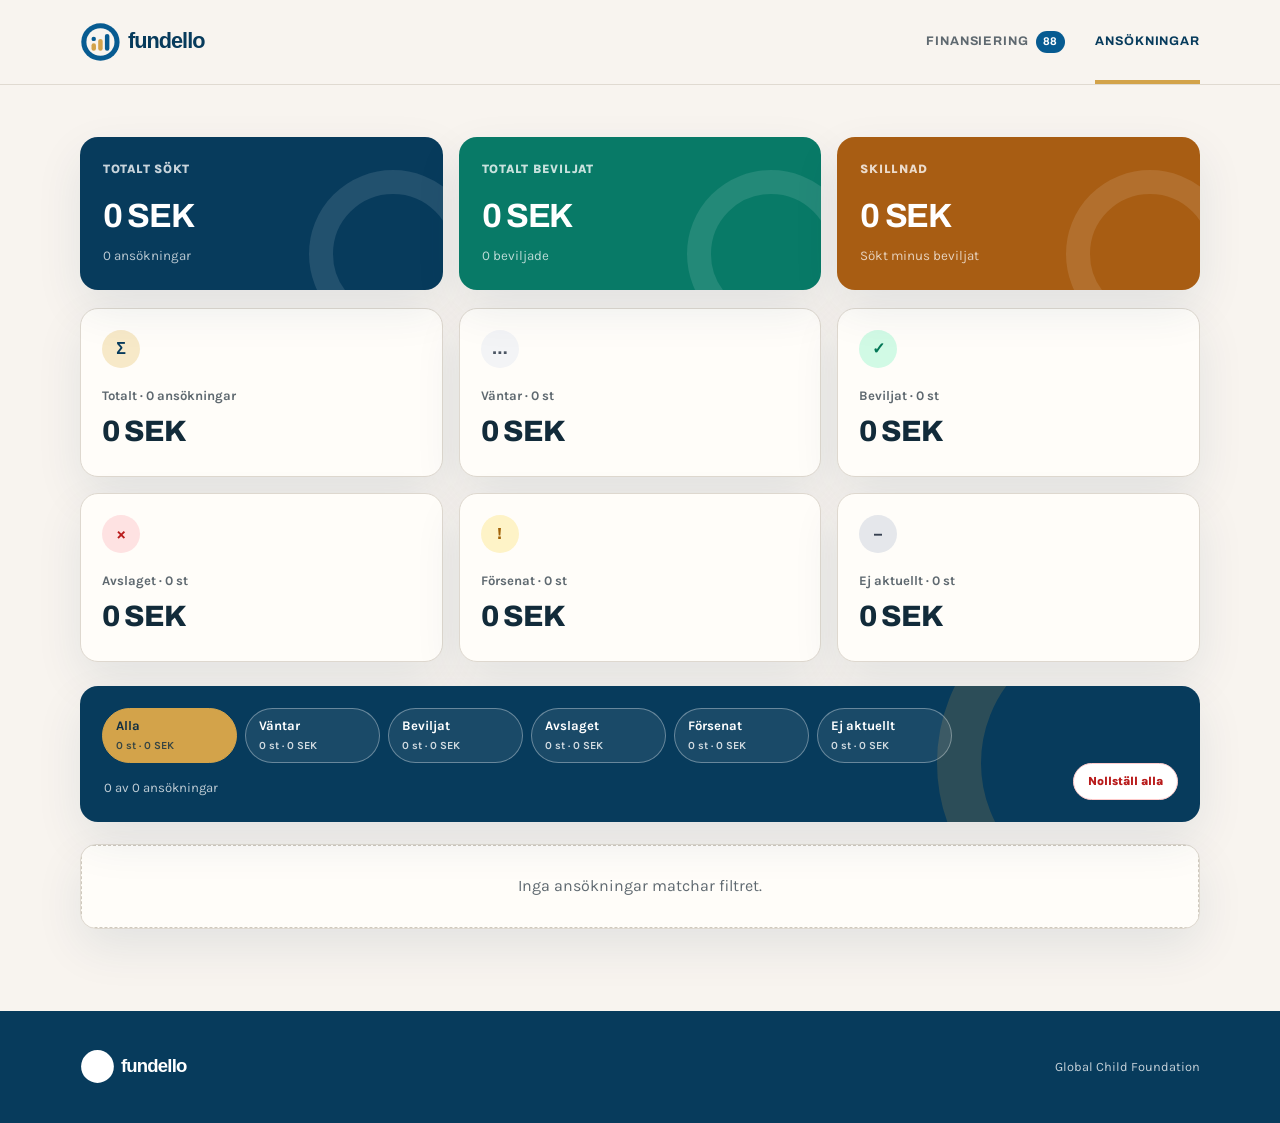
==== commit 937c0841: "Track granted amounts and funding differences" ====
--- a/applications.html
+++ b/applications.html
@@ -9,8 +9,8 @@
   <link rel="preconnect" href="https://fonts.googleapis.com">
   <link rel="preconnect" href="https://fonts.gstatic.com" crossorigin>
   <link href="https://fonts.googleapis.com/css2?family=Archivo:wght@600;700;800&family=Karla:wght@400;500;600;700&display=swap" rel="stylesheet">
-  <link rel="stylesheet" href="style.css?v=20260608-4">
-  <script src="app.js?v=20260608-3" defer></script>
+  <link rel="stylesheet" href="style.css?v=20260608-9">
+  <script src="app.js?v=20260608-9" defer></script>
 </head>
 <body data-page="applications">
   <header class="site-header">
@@ -25,6 +25,9 @@
   </header>
 
   <main class="container page-main">
+    <section class="funding-comparison-grid" id="funding-comparison" aria-label="Jämförelse mellan sökt och beviljat belopp">
+      <div class="skeleton card"></div><div class="skeleton card"></div><div class="skeleton card"></div>
+    </section>
     <section class="kpi-grid status-summary-grid" id="application-kpis" aria-label="Ansökningssummering">
       <div class="skeleton card"></div><div class="skeleton card"></div>
       <div class="skeleton card"></div><div class="skeleton card"></div>
--- a/style.css
+++ b/style.css
@@ -96,8 +96,12 @@
 .accordion-item { overflow: hidden; border-bottom: 1px solid var(--line); }
 .accordion-item:last-child { border-bottom: 0; }
 .accordion-header { width: 100%; display: grid; grid-template-columns: minmax(120px, auto) minmax(180px, 1fr) auto auto 24px; gap: 0 12px; align-items: center; border: 0; background: transparent; padding: 11px 12px; color: var(--ink); text-align: left; cursor: pointer; min-height: 54px; }
-.funding-list .accordion-header, .funding-column-headings { grid-template-columns: 34px minmax(190px, 2fr) 115px minmax(120px, 145px) minmax(115px, 1fr) 125px 22px; }
+.funding-list .accordion-header, .funding-column-headings { grid-template-columns: 34px minmax(175px, 225px) 130px 145px minmax(130px, .8fr) minmax(170px, 1.2fr) 30px; }
 .funding-column-headings { display: grid; gap: 0 12px; padding: 9px 14px; border-bottom: 3px solid var(--gold); color: var(--green-dark); font-family: Archivo, sans-serif; font-size: .65rem; font-weight: 800; letter-spacing: .08em; text-transform: uppercase; }
+.sort-heading { display: inline-flex; min-width: 0; align-items: center; gap: 5px; border: 0; background: transparent; padding: 0; color: inherit; cursor: pointer; font: inherit; letter-spacing: inherit; text-align: left; text-transform: inherit; }
+.sort-heading span { color: #7a8790; font-size: .82rem; }
+.sort-heading:hover, .sort-heading.active { color: var(--green); }
+.sort-heading.active span { color: var(--gold); }
 .accordion-header:hover, .accordion-item.open .accordion-header { background: #f0f6f9; }
 .accordion-item.source-applied .accordion-header { background: #ecfdf3; box-shadow: inset 3px 0 0 #16a34a; }
 .accordion-item.source-applied .accordion-header:hover, .accordion-item.source-applied.open .accordion-header { background: #dcfce7; }
@@ -129,7 +133,10 @@
 .date-rolling { background: #dbeafe; color: #1d4ed8; }
 .date-unknown { background: #f3f4f6; color: #6b7280; }
 .date-empty { color: #a2a79e; font-weight: 700; }
-.accordion-chevron { color: var(--gold); font-weight: 900; transition: transform .2s ease; }
+.accordion-chevron { display: grid; width: 26px; height: 26px; place-items: center; border: 2px solid var(--green); border-radius: 50%; background: var(--green); box-shadow: 0 3px 8px rgba(7,91,145,.18); transition: transform .2s ease, background .2s ease; }
+.accordion-chevron::before { content: ""; width: 8px; height: 8px; border-right: 2px solid #fff; border-bottom: 2px solid #fff; transform: translateY(-2px) rotate(45deg); }
+.accordion-header:hover .accordion-chevron { border-color: var(--gold); background: var(--gold); color: var(--green-dark); }
+.accordion-header:hover .accordion-chevron::before { border-color: var(--green-dark); }
 .accordion-item.open .accordion-chevron { transform: rotate(180deg); }
 .accordion-body { max-height: 0; overflow: hidden; transition: max-height .28s ease; }
 .accordion-content { margin: 0; padding: 20px 22px 23px 58px; border-top: 1px solid var(--line); background: #f6fafc; }
@@ -137,8 +144,12 @@
 .source-status-control { display: grid; gap: 7px; margin-bottom: 16px; }
 .source-status-label { color: var(--green-dark); font-size: .76rem; font-weight: 800; text-transform: uppercase; letter-spacing: .05em; }
 .source-status-options { display: flex; flex-wrap: wrap; gap: 8px; }
-.source-status-option { border: 1px solid var(--line); border-radius: 999px; background: #fff; padding: 8px 14px; color: var(--muted); cursor: pointer; font-family: Archivo, sans-serif; font-size: .78rem; font-weight: 700; }
+.source-status-option { display: inline-flex; align-items: center; gap: 9px; border: 1px solid var(--line); border-radius: 999px; background: #fff; padding: 6px 8px 6px 13px; color: var(--muted); cursor: pointer; font-family: Archivo, sans-serif; font-size: .78rem; font-weight: 700; }
 .source-status-option:hover { border-color: var(--green); color: var(--green-dark); }
+.status-switch { position: relative; width: 34px; height: 20px; flex: 0 0 auto; border-radius: 999px; background: #d8dde0; transition: background .18s ease; }
+.status-switch::after { content: ""; position: absolute; top: 3px; left: 3px; width: 14px; height: 14px; border-radius: 50%; background: #fff; box-shadow: 0 1px 3px rgba(18,43,58,.22); transition: transform .18s ease; }
+.source-status-option.selected .status-switch { background: currentColor; }
+.source-status-option.selected .status-switch::after { transform: translateX(14px); }
 .status-choice-applied.selected { border-color: #9ca3af; background: #f3f4f6; color: #374151; }
 .status-choice-granted.selected { border-color: #6ee7b7; background: #d1fae5; color: #047857; }
 .status-choice-rejected.selected { border-color: #fca5a5; background: #fee2e2; color: #b91c1c; }
@@ -146,14 +157,14 @@
 .status-choice-not_relevant { margin-left: auto; }
 .status-choice-not_relevant:hover { border-color: #d1d5db; background: #f3f4f6; color: #4b5563; }
 .source-status-control small { color: var(--muted); font-size: .69rem; }
-.applied-amount { display: none; width: min(320px, 100%); margin: -8px 0 18px; }
-.applied-amount.visible { display: grid; gap: 5px; }
-.applied-amount > span:first-child { color: var(--green-dark); font-size: .76rem; font-weight: 800; }
+.applied-amount, .granted-amount { display: none; width: min(320px, 100%); margin: -8px 0 18px; }
+.applied-amount.visible, .granted-amount.visible { display: grid; gap: 5px; }
+.applied-amount > span:first-child, .granted-amount > span:first-child { color: var(--green-dark); font-size: .76rem; font-weight: 800; }
 .amount-input-wrap { display: flex; align-items: center; overflow: hidden; border: 1px solid #9fc2d6; border-radius: 999px; background: #fff; }
 .amount-input-wrap:focus-within { border-color: var(--green); box-shadow: 0 0 0 3px rgba(7,91,145,.12); }
 .amount-input-wrap input { min-width: 0; flex: 1; border: 0; outline: 0; padding: 9px 10px; background: transparent; color: var(--ink); font-weight: 700; }
 .amount-input-wrap strong { padding: 0 10px; color: var(--muted); font-size: .75rem; }
-.applied-amount small { color: var(--muted); font-size: .69rem; }
+.applied-amount small, .granted-amount small { color: var(--muted); font-size: .69rem; }
 .detail-grid { display: grid; grid-template-columns: repeat(3, 1fr); gap: 14px; margin-bottom: 22px; }
 .detail-label { display: block; color: var(--muted); font-size: .72rem; font-weight: 700; text-transform: uppercase; letter-spacing: .05em; }
 .detail-value { display: block; margin-top: 3px; font-weight: 700; }
@@ -192,13 +203,27 @@
 .kpi-status-rejected .kpi-icon { background: #fee2e2; color: #b91c1c; }
 .kpi-status-overdue .kpi-icon { background: #fef3c7; color: #a16207; }
 .kpi-status-not_relevant .kpi-icon { background: #e5e7eb; color: #374151; }
+.funding-comparison-grid { display: grid; grid-template-columns: repeat(3, 1fr); gap: 16px; margin-bottom: 18px; }
+.comparison-card { position: relative; overflow: hidden; min-height: 145px; padding: 23px; border-radius: 18px; color: #fff; box-shadow: var(--shadow); }
+.comparison-card::after { content: ""; position: absolute; right: -34px; bottom: -48px; width: 120px; height: 120px; border: 24px solid rgba(255,255,255,.11); border-radius: 50%; }
+.comparison-requested { background: var(--green-dark); }
+.comparison-granted { background: #087a67; }
+.comparison-difference { background: #a85d13; }
+.comparison-difference.is-positive { background: #087a67; }
+.comparison-label { display: block; position: relative; z-index: 1; color: rgba(255,255,255,.78); font-size: .78rem; font-weight: 800; letter-spacing: .06em; text-transform: uppercase; }
+.comparison-card strong { display: block; position: relative; z-index: 1; margin-top: 11px; font-family: Archivo, sans-serif; font-size: clamp(1.45rem, 2.8vw, 2.1rem); letter-spacing: -.04em; }
+.comparison-card small { display: block; position: relative; z-index: 1; margin-top: 4px; color: rgba(255,255,255,.72); }
+.application-amount-comparison { display: grid; grid-template-columns: repeat(3, 1fr); gap: 10px; margin: 0 0 20px; }
+.application-amount-comparison div { padding: 12px 14px; border: 1px solid #c9dbe5; border-radius: 12px; background: #fff; }
+.application-amount-comparison span { display: block; color: var(--muted); font-size: .68rem; font-weight: 800; letter-spacing: .05em; text-transform: uppercase; }
+.application-amount-comparison strong { display: block; margin-top: 3px; color: var(--green-dark); font-family: Archivo, sans-serif; font-size: 1rem; }
 .status-filter-card { display: grid; gap: 2px; min-width: 135px; text-align: left; }
 .status-filter-card strong { font-size: .82rem; }
 .status-filter-card span { font-size: .68rem; font-weight: 650; opacity: .8; }
 .application-toolbar { display: flex; flex-wrap: wrap; justify-content: space-between; align-items: center; gap: 16px; }
 .reset-all-button { border: 1px solid #fecaca; border-radius: 999px; background: #fff; padding: 8px 14px; color: #b91c1c; cursor: pointer; font-size: .75rem; font-weight: 800; }
 .reset-all-button:hover { background: #fef2f2; border-color: #f87171; }
-.reset-status-option { border-color: #fecaca; color: #b91c1c; }
+.reset-status-option { padding: 8px 14px; border-color: #fecaca; color: #b91c1c; }
 .reset-status-option:hover { border-color: #f87171; background: #fef2f2; color: #991b1b; }
 .application-status-group { display: grid; }
 .application-status-group + .application-status-group { border-top: 6px solid var(--bg); }
@@ -217,7 +242,7 @@
 @media (max-width: 850px) {
   .kpi-grid { grid-template-columns: repeat(2, 1fr); }
   .accordion-header { grid-template-columns: auto 1fr auto 22px; }
-  .funding-list .accordion-header { grid-template-columns: 34px minmax(0, 1fr) 105px 120px 110px 22px; }
+  .funding-list .accordion-header { grid-template-columns: 34px minmax(0, 1fr) 105px 120px 130px 30px; }
   .funding-list .source-logo { grid-column: 1; }
   .funding-list .accordion-title { grid-column: 2; }
   .funding-list .accordion-column { grid-column: 3; }
@@ -228,6 +253,7 @@
   .funding-column-headings { display: none; }
   .detail-grid { grid-template-columns: repeat(2, 1fr); }
   .status-summary-grid { grid-template-columns: repeat(2, 1fr); }
+  .funding-comparison-grid { grid-template-columns: repeat(3, 1fr); }
 }
 @media (max-width: 640px) {
   .container { width: min(100% - 28px, 1120px); }
@@ -244,8 +270,8 @@
   .news-card { grid-template-columns: auto 1fr; padding: 17px; }
   .news-meta { grid-column: 2; }
   .page-main { padding-top: 42px; }
-  .accordion-header { grid-template-columns: 1fr auto 20px; gap: 9px; padding: 15px; }
-  .funding-list .accordion-header { grid-template-columns: 32px minmax(0, 1fr) 22px; grid-template-rows: auto auto; gap: 5px 10px; padding: 10px; }
+  .accordion-header { grid-template-columns: 1fr auto 30px; gap: 9px; padding: 15px; }
+  .funding-list .accordion-header { grid-template-columns: 32px minmax(0, 1fr) 30px; grid-template-rows: auto auto; gap: 5px 10px; padding: 10px; }
   .funding-list .source-logo { grid-column: 1; grid-row: 1 / 3; }
   .accordion-header .badge { grid-column: 1 / -1; }
   .accordion-title { grid-column: 1; }
@@ -261,6 +287,7 @@
   .funding-list .accordion-content { margin: 0; padding: 15px; }
   .detail-grid { grid-template-columns: 1fr; }
   .status-summary-grid { grid-template-columns: 1fr; }
+  .funding-comparison-grid, .application-amount-comparison { grid-template-columns: 1fr; }
   .status-choice-not_relevant { margin-left: 0; }
   .footer-inner { align-items: start; flex-direction: column; justify-content: center; gap: 5px; }
 }
